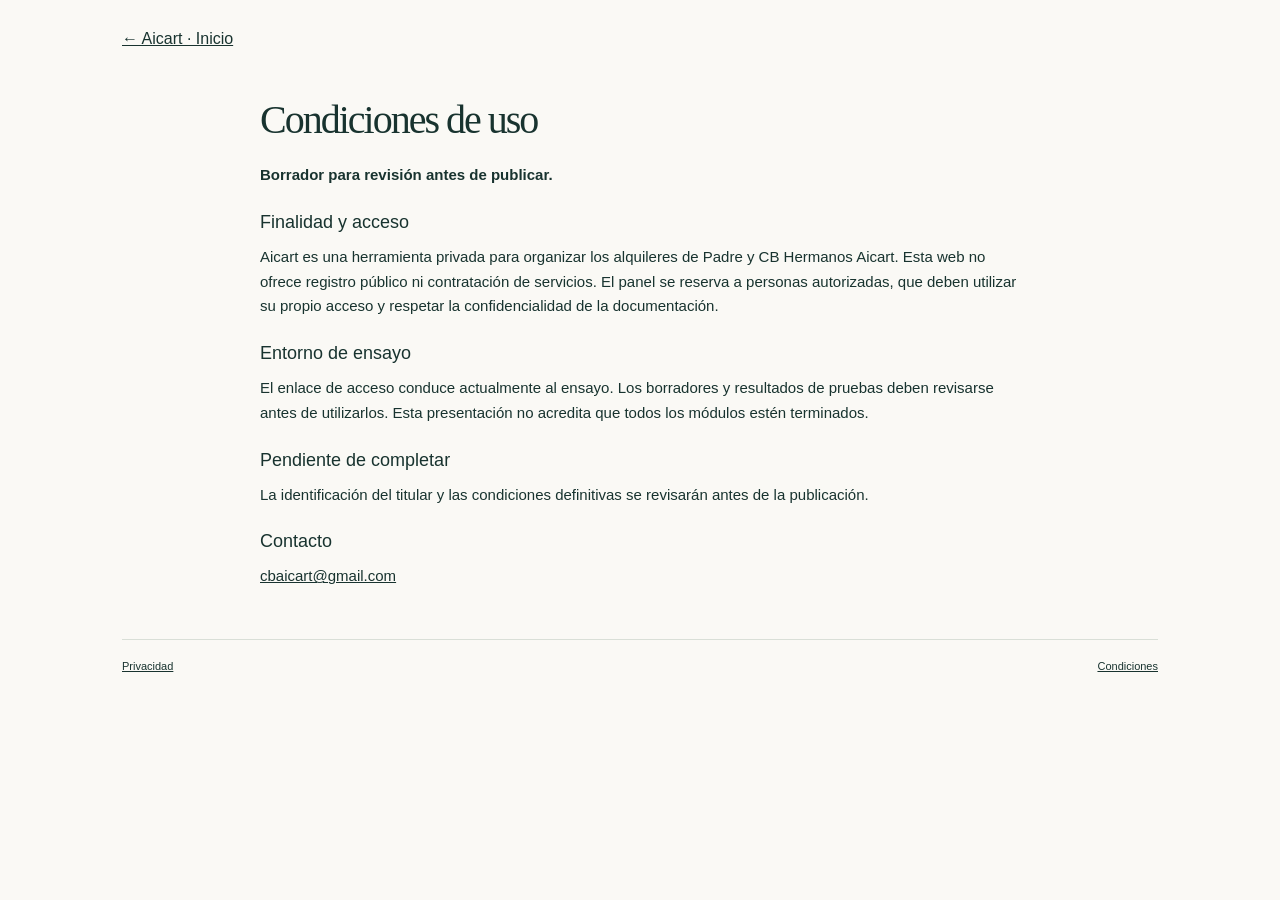
==== condiciones.html @ 59347812 "Add approved Serena website: condiciones.html" ====
<!doctype html>
<html lang="es"><head><meta charset="utf-8"><meta name="viewport" content="width=device-width,initial-scale=1"><meta name="description" content="Presentación de Aicart, herramienta privada de gestión de alquileres."><title>Condiciones de uso · Aicart</title><link rel="stylesheet" href="styles.css"></head><body><main id="aicart-designs"><div class="page"><a href="index.html">← Aicart · Inicio</a><article class="legal-copy"><h1>Condiciones de uso</h1><p><strong>Borrador para revisión antes de publicar.</strong></p><h2>Finalidad y acceso</h2><p>Aicart es una herramienta privada para organizar los alquileres de Padre y CB Hermanos Aicart. Esta web no ofrece registro público ni contratación de servicios. El panel se reserva a personas autorizadas, que deben utilizar su propio acceso y respetar la confidencialidad de la documentación.</p><h2>Entorno de ensayo</h2><p>El enlace de acceso conduce actualmente al ensayo. Los borradores y resultados de pruebas deben revisarse antes de utilizarlos. Esta presentación no acredita que todos los módulos estén terminados.</p><h2>Pendiente de completar</h2><p>La identificación del titular y las condiciones definitivas se revisarán antes de la publicación.</p><h2>Contacto</h2><p><a href="mailto:cbaicart@gmail.com">cbaicart@gmail.com</a></p></article><footer><a href="privacidad.html">Privacidad</a><a href="condiciones.html">Condiciones</a></footer></div></main></body></html>
---- styles.css ----
#aicart-designs{font-family:Arial,sans-serif;color:light-dark(#18332f,#edf3ef);--paper:light-dark(#faf9f5,#172822);--ink:light-dark(#18332f,#edf3ef);--line:light-dark(#d9dfd7,#465b50);--soft:light-dark(#edf0e8,#263b30);--solid:light-dark(#214f40,#b9dac5);--on:light-dark(#ffffff,#173528)}
#aicart-designs *{box-sizing:border-box}#aicart-designs .page{background:var(--paper);min-height:770px;padding:30px 42px;color:var(--ink)}#aicart-designs header{display:flex;justify-content:space-between;align-items:center;gap:22px;border-bottom:1px solid var(--line);padding-bottom:22px}#aicart-designs .brand{font-size:22px;letter-spacing:2px;font-weight:600}#aicart-designs .brand small{display:block;font-size:10px;letter-spacing:2.5px;margin-top:5px}#aicart-designs nav{display:flex;gap:20px;align-items:center;font-size:12px}#aicart-designs button{font:inherit;cursor:pointer}#aicart-designs .enter{padding:12px 17px;border-radius:6px;border:0;background:var(--solid);color:var(--on)}#aicart-designs .eyebrow{font-size:11px;letter-spacing:2px;text-transform:uppercase;margin:0 0 20px}#aicart-designs h1{font-family:Georgia,serif;font-size:54px;font-weight:400;line-height:1.08;letter-spacing:-2px;margin:0 0 22px}#aicart-designs p{font-size:15px;line-height:1.65;margin:0 0 24px;max-width:490px}#aicart-designs .hero{display:grid;grid-template-columns:1.1fr .9fr;gap:44px;padding:62px 0 44px;align-items:center}#aicart-designs .architecture{height:280px;background:var(--soft);display:flex;gap:12px;padding:40px 30px 0;align-items:end;border-radius:110px 110px 4px 4px;overflow:hidden}#aicart-designs .building{height:90%;flex:1;background:light-dark(#becbbe,#617c6c);display:grid;grid-template-columns:repeat(2,1fr);gap:15px;padding:24px 12px 0}#aicart-designs .building:nth-child(2){height:70%;background:light-dark(#8ca895,#435f50)}#aicart-designs .building b{background:var(--paper);height:24px;opacity:.85}#aicart-designs .three{display:grid;grid-template-columns:repeat(3,1fr);gap:26px;border-top:1px solid var(--line);padding:28px 0}#aicart-designs h2{font-size:18px;font-weight:500;margin:12px 0}#aicart-designs .three p{font-size:13px;margin:0}#aicart-designs footer{display:flex;justify-content:space-between;gap:15px;flex-wrap:wrap;padding-top:20px;margin-top:15px;border-top:1px solid var(--line);font-size:11px}#aicart-designs .legal{display:flex;gap:15px}#aicart-designs .legal button{border:0;background:none;color:inherit;padding:0;text-decoration:underline}#aicart-designs .note{font-size:11px;margin-top:12px;opacity:.75}#aicart-designs .modern{--paper:light-dark(#f6f8fc,#172331);--ink:light-dark(#183354,#eaf2ff);--soft:light-dark(#e8eef8,#233b56);--solid:light-dark(#245fba,#9ec4ff);--on:light-dark(#fff,#153763);--line:light-dark(#d4dfef,#41536b)}#aicart-designs .modern h1{font-family:Arial,sans-serif;font-weight:600;font-size:49px;letter-spacing:-2px}#aicart-designs .modern .hero{grid-template-columns:1fr 1fr;gap:32px}#aicart-designs .preview{padding:24px;border:1px solid var(--line);border-radius:16px;background:light-dark(#fff,#1c2e44);box-shadow:0 20px 50px #12345a12;transform:rotate(-2deg)}#aicart-designs .preview-title{display:flex;justify-content:space-between;font-size:13px;margin-bottom:24px}#aicart-designs .scopes{display:flex;gap:7px;margin:20px 0}#aicart-designs .scopes span{font-size:11px;padding:8px 12px;background:var(--soft);border-radius:20px}#aicart-designs .scopes span:first-child{background:var(--solid);color:var(--on)}#aicart-designs .modules{display:grid;grid-template-columns:1fr 1fr;gap:10px}#aicart-designs .module{border:1px solid var(--line);border-radius:8px;padding:18px 12px;font-size:12px;display:flex;gap:8px;align-items:center}#aicart-designs .modern .three{border:0;gap:12px}#aicart-designs .modern .three>div{padding:20px;background:var(--soft);border-radius:12px}#aicart-designs .editorial{--paper:light-dark(#fff6ed,#30251e);--ink:light-dark(#473021,#f7e9d9);--soft:light-dark(#efd9bf,#4c392b);--solid:light-dark(#9b4d32,#efb48c);--on:light-dark(#fff,#392316);--line:light-dark(#dbc3a9,#715641)}#aicart-designs .editorial .hero{display:block;padding:48px 0 25px;max-width:710px}#aicart-designs .editorial h1{font-size:64px}#aicart-designs .editorial .band{display:grid;grid-template-columns:1fr 1fr;background:var(--soft);margin:10px 0 20px;padding:27px;gap:35px}#aicart-designs .editorial .band p{font-size:13px;margin-bottom:0}#aicart-designs .editorial .three{padding:10px 0;border:0}#aicart-designs .feedback{margin:15px 0 0;padding:14px;background:var(--soft);font-size:13px}#aicart-designs [hidden]{display:none!important}
@media(max-width:650px){#aicart-designs .page{padding:22px;min-height:1040px}#aicart-designs nav .navtext{display:none}#aicart-designs h1,#aicart-designs .modern h1,#aicart-designs .editorial h1{font-size:40px}#aicart-designs .hero,#aicart-designs .modern .hero{grid-template-columns:1fr;padding:35px 0;gap:25px}#aicart-designs .architecture{height:190px}#aicart-designs .three{grid-template-columns:1fr;gap:18px}#aicart-designs .editorial .band{grid-template-columns:1fr;gap:15px}#aicart-designs .preview{transform:none}#aicart-designs .brand{font-size:18px}}

body{margin:0;background:#faf9f5}a{color:inherit}header a{text-decoration:none}#aicart-designs{color-scheme:light}#aicart-designs .page{max-width:1120px;margin:auto}#aicart-designs .enter{display:inline-block;text-decoration:none}a:focus-visible{outline:3px solid #b87c24;outline-offset:5px}.legal-copy{max-width:760px;margin:50px auto}.legal-copy h1{font-size:40px!important}.legal-copy p{max-width:none!important}footer a{overflow-wrap:anywhere}
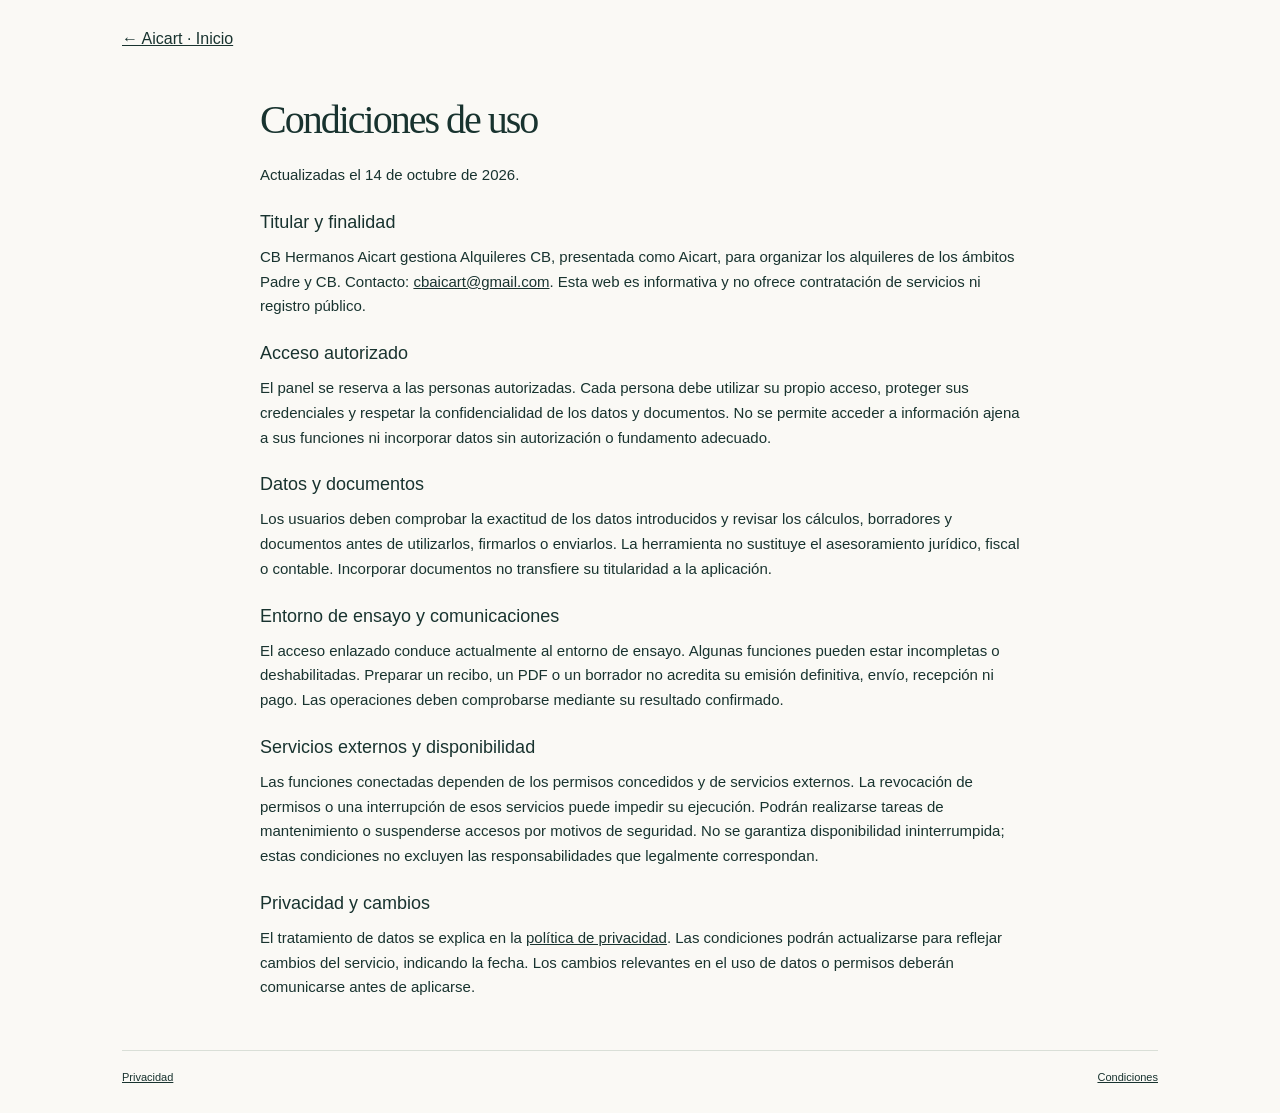
==== commit a2be2b8e: "Complete application policy with confirmed responsible entity and contact" ====
--- a/condiciones.html
+++ b/condiciones.html
@@ -1,2 +1,2 @@
 <!doctype html>
-<html lang="es"><head><meta charset="utf-8"><meta name="viewport" content="width=device-width,initial-scale=1"><meta name="description" content="Presentación de Aicart, herramienta privada de gestión de alquileres."><title>Condiciones de uso · Aicart</title><link rel="stylesheet" href="styles.css"></head><body><main id="aicart-designs"><div class="page"><a href="index.html">← Aicart · Inicio</a><article class="legal-copy"><h1>Condiciones de uso</h1><p><strong>Borrador para revisión antes de publicar.</strong></p><h2>Finalidad y acceso</h2><p>Aicart es una herramienta privada para organizar los alquileres de Padre y CB Hermanos Aicart. Esta web no ofrece registro público ni contratación de servicios. El panel se reserva a personas autorizadas, que deben utilizar su propio acceso y respetar la confidencialidad de la documentación.</p><h2>Entorno de ensayo</h2><p>El enlace de acceso conduce actualmente al ensayo. Los borradores y resultados de pruebas deben revisarse antes de utilizarlos. Esta presentación no acredita que todos los módulos estén terminados.</p><h2>Pendiente de completar</h2><p>La identificación del titular y las condiciones definitivas se revisarán antes de la publicación.</p><h2>Contacto</h2><p><a href="mailto:cbaicart@gmail.com">cbaicart@gmail.com</a></p></article><footer><a href="privacidad.html">Privacidad</a><a href="condiciones.html">Condiciones</a></footer></div></main></body></html>+<html lang="es"><head><meta charset="utf-8"><meta name="viewport" content="width=device-width,initial-scale=1"><meta name="description" content="Presentación de Aicart, herramienta privada de gestión de alquileres."><title>Condiciones de uso · Aicart</title><link rel="stylesheet" href="styles.css"></head><body><main id="aicart-designs"><div class="page"><a href="index.html">← Aicart · Inicio</a><article class="legal-copy"><h1>Condiciones de uso</h1><p>Actualizadas el 14 de octubre de 2026.</p><h2>Titular y finalidad</h2><p>CB Hermanos Aicart gestiona Alquileres CB, presentada como Aicart, para organizar los alquileres de los ámbitos Padre y CB. Contacto: <a href="mailto:cbaicart@gmail.com">cbaicart@gmail.com</a>. Esta web es informativa y no ofrece contratación de servicios ni registro público.</p><h2>Acceso autorizado</h2><p>El panel se reserva a las personas autorizadas. Cada persona debe utilizar su propio acceso, proteger sus credenciales y respetar la confidencialidad de los datos y documentos. No se permite acceder a información ajena a sus funciones ni incorporar datos sin autorización o fundamento adecuado.</p><h2>Datos y documentos</h2><p>Los usuarios deben comprobar la exactitud de los datos introducidos y revisar los cálculos, borradores y documentos antes de utilizarlos, firmarlos o enviarlos. La herramienta no sustituye el asesoramiento jurídico, fiscal o contable. Incorporar documentos no transfiere su titularidad a la aplicación.</p><h2>Entorno de ensayo y comunicaciones</h2><p>El acceso enlazado conduce actualmente al entorno de ensayo. Algunas funciones pueden estar incompletas o deshabilitadas. Preparar un recibo, un PDF o un borrador no acredita su emisión definitiva, envío, recepción ni pago. Las operaciones deben comprobarse mediante su resultado confirmado.</p><h2>Servicios externos y disponibilidad</h2><p>Las funciones conectadas dependen de los permisos concedidos y de servicios externos. La revocación de permisos o una interrupción de esos servicios puede impedir su ejecución. Podrán realizarse tareas de mantenimiento o suspenderse accesos por motivos de seguridad. No se garantiza disponibilidad ininterrumpida; estas condiciones no excluyen las responsabilidades que legalmente correspondan.</p><h2>Privacidad y cambios</h2><p>El tratamiento de datos se explica en la <a href="privacidad.html">política de privacidad</a>. Las condiciones podrán actualizarse para reflejar cambios del servicio, indicando la fecha. Los cambios relevantes en el uso de datos o permisos deberán comunicarse antes de aplicarse.</p></article><footer><a href="privacidad.html">Privacidad</a><a href="condiciones.html">Condiciones</a></footer></div></main></body></html>
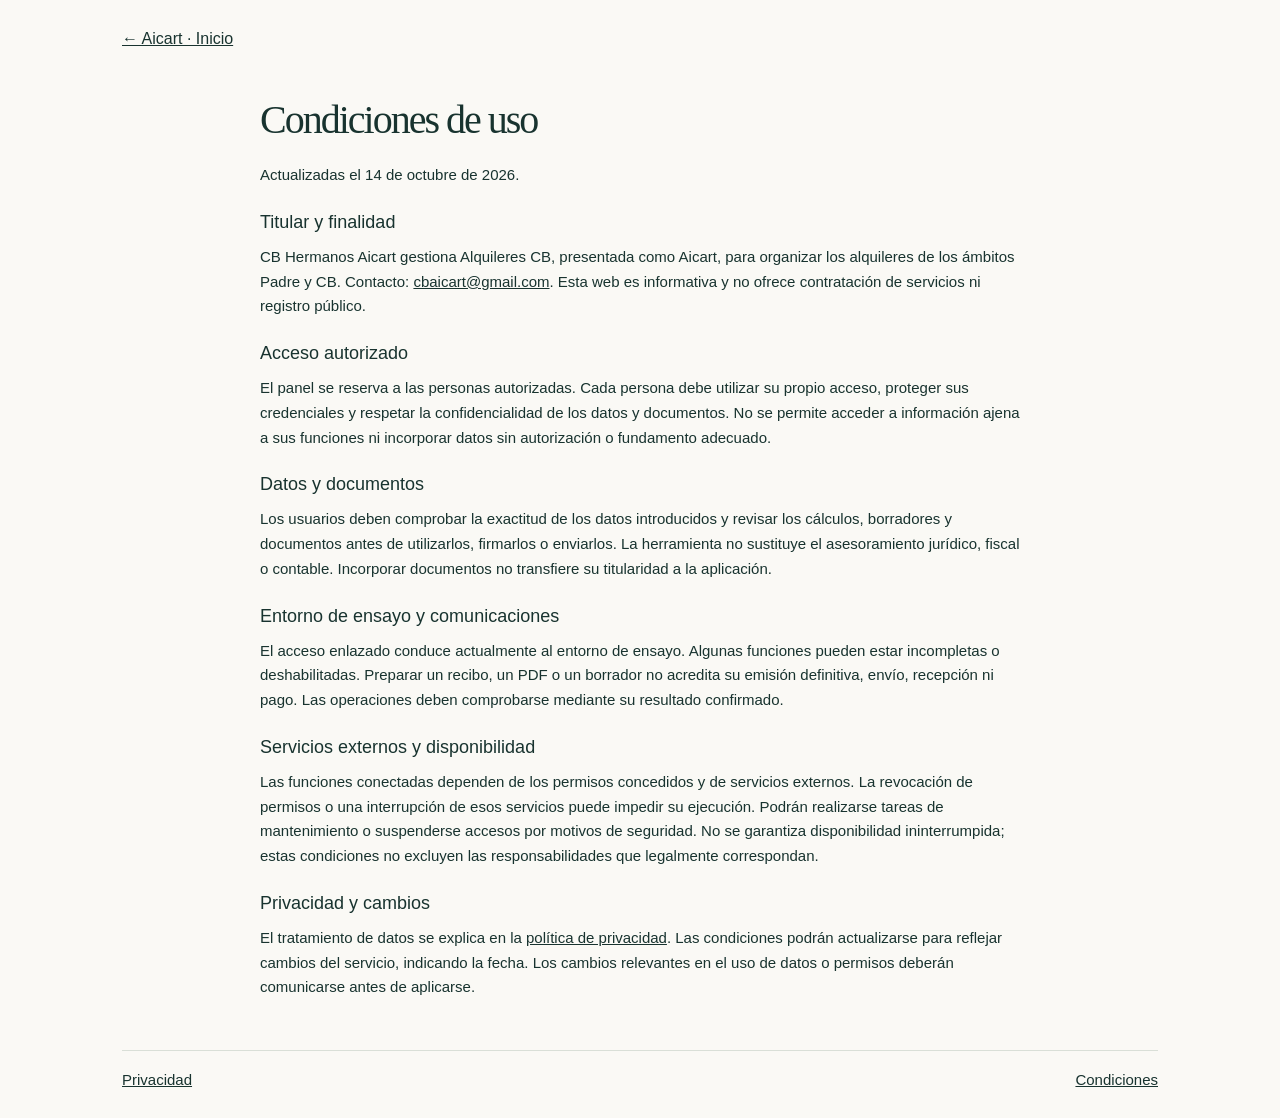
==== commit 0edcb87d: "Portada: favicon I1, menús y enlaces legales más grandes, sin flechas ni textos sobrantes Co-Authore" ====
--- a/condiciones.html
+++ b/condiciones.html
@@ -1,2 +1,2 @@
 <!doctype html>
-<html lang="es"><head><meta charset="utf-8"><meta name="viewport" content="width=device-width,initial-scale=1"><meta name="description" content="Presentación de Aicart, herramienta privada de gestión de alquileres."><title>Condiciones de uso · Aicart</title><link rel="stylesheet" href="styles.css"></head><body><main id="aicart-designs"><div class="page"><a href="index.html">← Aicart · Inicio</a><article class="legal-copy"><h1>Condiciones de uso</h1><p>Actualizadas el 14 de octubre de 2026.</p><h2>Titular y finalidad</h2><p>CB Hermanos Aicart gestiona Alquileres CB, presentada como Aicart, para organizar los alquileres de los ámbitos Padre y CB. Contacto: <a href="mailto:cbaicart@gmail.com">cbaicart@gmail.com</a>. Esta web es informativa y no ofrece contratación de servicios ni registro público.</p><h2>Acceso autorizado</h2><p>El panel se reserva a las personas autorizadas. Cada persona debe utilizar su propio acceso, proteger sus credenciales y respetar la confidencialidad de los datos y documentos. No se permite acceder a información ajena a sus funciones ni incorporar datos sin autorización o fundamento adecuado.</p><h2>Datos y documentos</h2><p>Los usuarios deben comprobar la exactitud de los datos introducidos y revisar los cálculos, borradores y documentos antes de utilizarlos, firmarlos o enviarlos. La herramienta no sustituye el asesoramiento jurídico, fiscal o contable. Incorporar documentos no transfiere su titularidad a la aplicación.</p><h2>Entorno de ensayo y comunicaciones</h2><p>El acceso enlazado conduce actualmente al entorno de ensayo. Algunas funciones pueden estar incompletas o deshabilitadas. Preparar un recibo, un PDF o un borrador no acredita su emisión definitiva, envío, recepción ni pago. Las operaciones deben comprobarse mediante su resultado confirmado.</p><h2>Servicios externos y disponibilidad</h2><p>Las funciones conectadas dependen de los permisos concedidos y de servicios externos. La revocación de permisos o una interrupción de esos servicios puede impedir su ejecución. Podrán realizarse tareas de mantenimiento o suspenderse accesos por motivos de seguridad. No se garantiza disponibilidad ininterrumpida; estas condiciones no excluyen las responsabilidades que legalmente correspondan.</p><h2>Privacidad y cambios</h2><p>El tratamiento de datos se explica en la <a href="privacidad.html">política de privacidad</a>. Las condiciones podrán actualizarse para reflejar cambios del servicio, indicando la fecha. Los cambios relevantes en el uso de datos o permisos deberán comunicarse antes de aplicarse.</p></article><footer><a href="privacidad.html">Privacidad</a><a href="condiciones.html">Condiciones</a></footer></div></main></body></html>+<html lang="es"><head><meta charset="utf-8"><meta name="viewport" content="width=device-width,initial-scale=1"><meta name="description" content="Presentación de Aicart, herramienta privada de gestión de alquileres."><title>Condiciones de uso · Aicart</title><link rel="icon" href="favicon.svg" type="image/svg+xml"><link rel="stylesheet" href="styles.css"></head><body><main id="aicart-designs"><div class="page"><a href="index.html">← Aicart · Inicio</a><article class="legal-copy"><h1>Condiciones de uso</h1><p>Actualizadas el 14 de octubre de 2026.</p><h2>Titular y finalidad</h2><p>CB Hermanos Aicart gestiona Alquileres CB, presentada como Aicart, para organizar los alquileres de los ámbitos Padre y CB. Contacto: <a href="mailto:cbaicart@gmail.com">cbaicart@gmail.com</a>. Esta web es informativa y no ofrece contratación de servicios ni registro público.</p><h2>Acceso autorizado</h2><p>El panel se reserva a las personas autorizadas. Cada persona debe utilizar su propio acceso, proteger sus credenciales y respetar la confidencialidad de los datos y documentos. No se permite acceder a información ajena a sus funciones ni incorporar datos sin autorización o fundamento adecuado.</p><h2>Datos y documentos</h2><p>Los usuarios deben comprobar la exactitud de los datos introducidos y revisar los cálculos, borradores y documentos antes de utilizarlos, firmarlos o enviarlos. La herramienta no sustituye el asesoramiento jurídico, fiscal o contable. Incorporar documentos no transfiere su titularidad a la aplicación.</p><h2>Entorno de ensayo y comunicaciones</h2><p>El acceso enlazado conduce actualmente al entorno de ensayo. Algunas funciones pueden estar incompletas o deshabilitadas. Preparar un recibo, un PDF o un borrador no acredita su emisión definitiva, envío, recepción ni pago. Las operaciones deben comprobarse mediante su resultado confirmado.</p><h2>Servicios externos y disponibilidad</h2><p>Las funciones conectadas dependen de los permisos concedidos y de servicios externos. La revocación de permisos o una interrupción de esos servicios puede impedir su ejecución. Podrán realizarse tareas de mantenimiento o suspenderse accesos por motivos de seguridad. No se garantiza disponibilidad ininterrumpida; estas condiciones no excluyen las responsabilidades que legalmente correspondan.</p><h2>Privacidad y cambios</h2><p>El tratamiento de datos se explica en la <a href="privacidad.html">política de privacidad</a>. Las condiciones podrán actualizarse para reflejar cambios del servicio, indicando la fecha. Los cambios relevantes en el uso de datos o permisos deberán comunicarse antes de aplicarse.</p></article><footer><a href="privacidad.html">Privacidad</a><a href="condiciones.html">Condiciones</a></footer></div></main></body></html>
--- a/styles.css
+++ b/styles.css
@@ -1,6 +1,6 @@
 
 #aicart-designs{font-family:Arial,sans-serif;color:light-dark(#18332f,#edf3ef);--paper:light-dark(#faf9f5,#172822);--ink:light-dark(#18332f,#edf3ef);--line:light-dark(#d9dfd7,#465b50);--soft:light-dark(#edf0e8,#263b30);--solid:light-dark(#214f40,#b9dac5);--on:light-dark(#ffffff,#173528)}
-#aicart-designs *{box-sizing:border-box}#aicart-designs .page{background:var(--paper);min-height:770px;padding:30px 42px;color:var(--ink)}#aicart-designs header{display:flex;justify-content:space-between;align-items:center;gap:22px;border-bottom:1px solid var(--line);padding-bottom:22px}#aicart-designs .brand{font-size:22px;letter-spacing:2px;font-weight:600}#aicart-designs .brand small{display:block;font-size:10px;letter-spacing:2.5px;margin-top:5px}#aicart-designs nav{display:flex;gap:20px;align-items:center;font-size:12px}#aicart-designs button{font:inherit;cursor:pointer}#aicart-designs .enter{padding:12px 17px;border-radius:6px;border:0;background:var(--solid);color:var(--on)}#aicart-designs .eyebrow{font-size:11px;letter-spacing:2px;text-transform:uppercase;margin:0 0 20px}#aicart-designs h1{font-family:Georgia,serif;font-size:54px;font-weight:400;line-height:1.08;letter-spacing:-2px;margin:0 0 22px}#aicart-designs p{font-size:15px;line-height:1.65;margin:0 0 24px;max-width:490px}#aicart-designs .hero{display:grid;grid-template-columns:1.1fr .9fr;gap:44px;padding:62px 0 44px;align-items:center}#aicart-designs .architecture{height:280px;background:var(--soft);display:flex;gap:12px;padding:40px 30px 0;align-items:end;border-radius:110px 110px 4px 4px;overflow:hidden}#aicart-designs .building{height:90%;flex:1;background:light-dark(#becbbe,#617c6c);display:grid;grid-template-columns:repeat(2,1fr);gap:15px;padding:24px 12px 0}#aicart-designs .building:nth-child(2){height:70%;background:light-dark(#8ca895,#435f50)}#aicart-designs .building b{background:var(--paper);height:24px;opacity:.85}#aicart-designs .three{display:grid;grid-template-columns:repeat(3,1fr);gap:26px;border-top:1px solid var(--line);padding:28px 0}#aicart-designs h2{font-size:18px;font-weight:500;margin:12px 0}#aicart-designs .three p{font-size:13px;margin:0}#aicart-designs footer{display:flex;justify-content:space-between;gap:15px;flex-wrap:wrap;padding-top:20px;margin-top:15px;border-top:1px solid var(--line);font-size:11px}#aicart-designs .legal{display:flex;gap:15px}#aicart-designs .legal button{border:0;background:none;color:inherit;padding:0;text-decoration:underline}#aicart-designs .note{font-size:11px;margin-top:12px;opacity:.75}#aicart-designs .modern{--paper:light-dark(#f6f8fc,#172331);--ink:light-dark(#183354,#eaf2ff);--soft:light-dark(#e8eef8,#233b56);--solid:light-dark(#245fba,#9ec4ff);--on:light-dark(#fff,#153763);--line:light-dark(#d4dfef,#41536b)}#aicart-designs .modern h1{font-family:Arial,sans-serif;font-weight:600;font-size:49px;letter-spacing:-2px}#aicart-designs .modern .hero{grid-template-columns:1fr 1fr;gap:32px}#aicart-designs .preview{padding:24px;border:1px solid var(--line);border-radius:16px;background:light-dark(#fff,#1c2e44);box-shadow:0 20px 50px #12345a12;transform:rotate(-2deg)}#aicart-designs .preview-title{display:flex;justify-content:space-between;font-size:13px;margin-bottom:24px}#aicart-designs .scopes{display:flex;gap:7px;margin:20px 0}#aicart-designs .scopes span{font-size:11px;padding:8px 12px;background:var(--soft);border-radius:20px}#aicart-designs .scopes span:first-child{background:var(--solid);color:var(--on)}#aicart-designs .modules{display:grid;grid-template-columns:1fr 1fr;gap:10px}#aicart-designs .module{border:1px solid var(--line);border-radius:8px;padding:18px 12px;font-size:12px;display:flex;gap:8px;align-items:center}#aicart-designs .modern .three{border:0;gap:12px}#aicart-designs .modern .three>div{padding:20px;background:var(--soft);border-radius:12px}#aicart-designs .editorial{--paper:light-dark(#fff6ed,#30251e);--ink:light-dark(#473021,#f7e9d9);--soft:light-dark(#efd9bf,#4c392b);--solid:light-dark(#9b4d32,#efb48c);--on:light-dark(#fff,#392316);--line:light-dark(#dbc3a9,#715641)}#aicart-designs .editorial .hero{display:block;padding:48px 0 25px;max-width:710px}#aicart-designs .editorial h1{font-size:64px}#aicart-designs .editorial .band{display:grid;grid-template-columns:1fr 1fr;background:var(--soft);margin:10px 0 20px;padding:27px;gap:35px}#aicart-designs .editorial .band p{font-size:13px;margin-bottom:0}#aicart-designs .editorial .three{padding:10px 0;border:0}#aicart-designs .feedback{margin:15px 0 0;padding:14px;background:var(--soft);font-size:13px}#aicart-designs [hidden]{display:none!important}
+#aicart-designs *{box-sizing:border-box}#aicart-designs .page{background:var(--paper);min-height:770px;padding:30px 42px;color:var(--ink)}#aicart-designs header{display:flex;justify-content:space-between;align-items:center;gap:22px;border-bottom:1px solid var(--line);padding-bottom:22px}#aicart-designs .brand{font-size:22px;letter-spacing:2px;font-weight:600}#aicart-designs .brand small{display:block;font-size:10px;letter-spacing:2.5px;margin-top:5px}#aicart-designs nav{display:flex;gap:24px;align-items:center;font-size:15px}#aicart-designs button{font:inherit;cursor:pointer}#aicart-designs .enter{padding:12px 17px;border-radius:6px;border:0;background:var(--solid);color:var(--on)}#aicart-designs .eyebrow{font-size:11px;letter-spacing:2px;text-transform:uppercase;margin:0 0 20px}#aicart-designs h1{font-family:Georgia,serif;font-size:54px;font-weight:400;line-height:1.08;letter-spacing:-2px;margin:0 0 22px}#aicart-designs p{font-size:15px;line-height:1.65;margin:0 0 24px;max-width:490px}#aicart-designs .hero{display:grid;grid-template-columns:1.1fr .9fr;gap:44px;padding:62px 0 44px;align-items:center}#aicart-designs .architecture{height:280px;background:var(--soft);display:flex;gap:12px;padding:40px 30px 0;align-items:end;border-radius:110px 110px 4px 4px;overflow:hidden}#aicart-designs .building{height:90%;flex:1;background:light-dark(#becbbe,#617c6c);display:grid;grid-template-columns:repeat(2,1fr);gap:15px;padding:24px 12px 0}#aicart-designs .building:nth-child(2){height:70%;background:light-dark(#8ca895,#435f50)}#aicart-designs .building b{background:var(--paper);height:24px;opacity:.85}#aicart-designs .three{display:grid;grid-template-columns:repeat(3,1fr);gap:26px;border-top:1px solid var(--line);padding:28px 0}#aicart-designs h2{font-size:18px;font-weight:500;margin:12px 0}#aicart-designs .three p{font-size:13px;margin:0}#aicart-designs footer{display:flex;justify-content:space-between;gap:15px;flex-wrap:wrap;padding-top:20px;margin-top:15px;border-top:1px solid var(--line);font-size:15px}#aicart-designs .legal{display:flex;gap:24px;margin-left:auto}#aicart-designs .legal button{border:0;background:none;color:inherit;padding:0;text-decoration:underline}#aicart-designs .note{font-size:11px;margin-top:12px;opacity:.75}#aicart-designs .modern{--paper:light-dark(#f6f8fc,#172331);--ink:light-dark(#183354,#eaf2ff);--soft:light-dark(#e8eef8,#233b56);--solid:light-dark(#245fba,#9ec4ff);--on:light-dark(#fff,#153763);--line:light-dark(#d4dfef,#41536b)}#aicart-designs .modern h1{font-family:Arial,sans-serif;font-weight:600;font-size:49px;letter-spacing:-2px}#aicart-designs .modern .hero{grid-template-columns:1fr 1fr;gap:32px}#aicart-designs .preview{padding:24px;border:1px solid var(--line);border-radius:16px;background:light-dark(#fff,#1c2e44);box-shadow:0 20px 50px #12345a12;transform:rotate(-2deg)}#aicart-designs .preview-title{display:flex;justify-content:space-between;font-size:13px;margin-bottom:24px}#aicart-designs .scopes{display:flex;gap:7px;margin:20px 0}#aicart-designs .scopes span{font-size:11px;padding:8px 12px;background:var(--soft);border-radius:20px}#aicart-designs .scopes span:first-child{background:var(--solid);color:var(--on)}#aicart-designs .modules{display:grid;grid-template-columns:1fr 1fr;gap:10px}#aicart-designs .module{border:1px solid var(--line);border-radius:8px;padding:18px 12px;font-size:12px;display:flex;gap:8px;align-items:center}#aicart-designs .modern .three{border:0;gap:12px}#aicart-designs .modern .three>div{padding:20px;background:var(--soft);border-radius:12px}#aicart-designs .editorial{--paper:light-dark(#fff6ed,#30251e);--ink:light-dark(#473021,#f7e9d9);--soft:light-dark(#efd9bf,#4c392b);--solid:light-dark(#9b4d32,#efb48c);--on:light-dark(#fff,#392316);--line:light-dark(#dbc3a9,#715641)}#aicart-designs .editorial .hero{display:block;padding:48px 0 25px;max-width:710px}#aicart-designs .editorial h1{font-size:64px}#aicart-designs .editorial .band{display:grid;grid-template-columns:1fr 1fr;background:var(--soft);margin:10px 0 20px;padding:27px;gap:35px}#aicart-designs .editorial .band p{font-size:13px;margin-bottom:0}#aicart-designs .editorial .three{padding:10px 0;border:0}#aicart-designs .feedback{margin:15px 0 0;padding:14px;background:var(--soft);font-size:13px}#aicart-designs [hidden]{display:none!important}
 @media(max-width:650px){#aicart-designs .page{padding:22px;min-height:1040px}#aicart-designs nav .navtext{display:none}#aicart-designs h1,#aicart-designs .modern h1,#aicart-designs .editorial h1{font-size:40px}#aicart-designs .hero,#aicart-designs .modern .hero{grid-template-columns:1fr;padding:35px 0;gap:25px}#aicart-designs .architecture{height:190px}#aicart-designs .three{grid-template-columns:1fr;gap:18px}#aicart-designs .editorial .band{grid-template-columns:1fr;gap:15px}#aicart-designs .preview{transform:none}#aicart-designs .brand{font-size:18px}}
 
 body{margin:0;background:#faf9f5}a{color:inherit}header a{text-decoration:none}#aicart-designs{color-scheme:light}#aicart-designs .page{max-width:1120px;margin:auto}#aicart-designs .enter{display:inline-block;text-decoration:none}a:focus-visible{outline:3px solid #b87c24;outline-offset:5px}.legal-copy{max-width:760px;margin:50px auto}.legal-copy h1{font-size:40px!important}.legal-copy p{max-width:none!important}footer a{overflow-wrap:anywhere}
